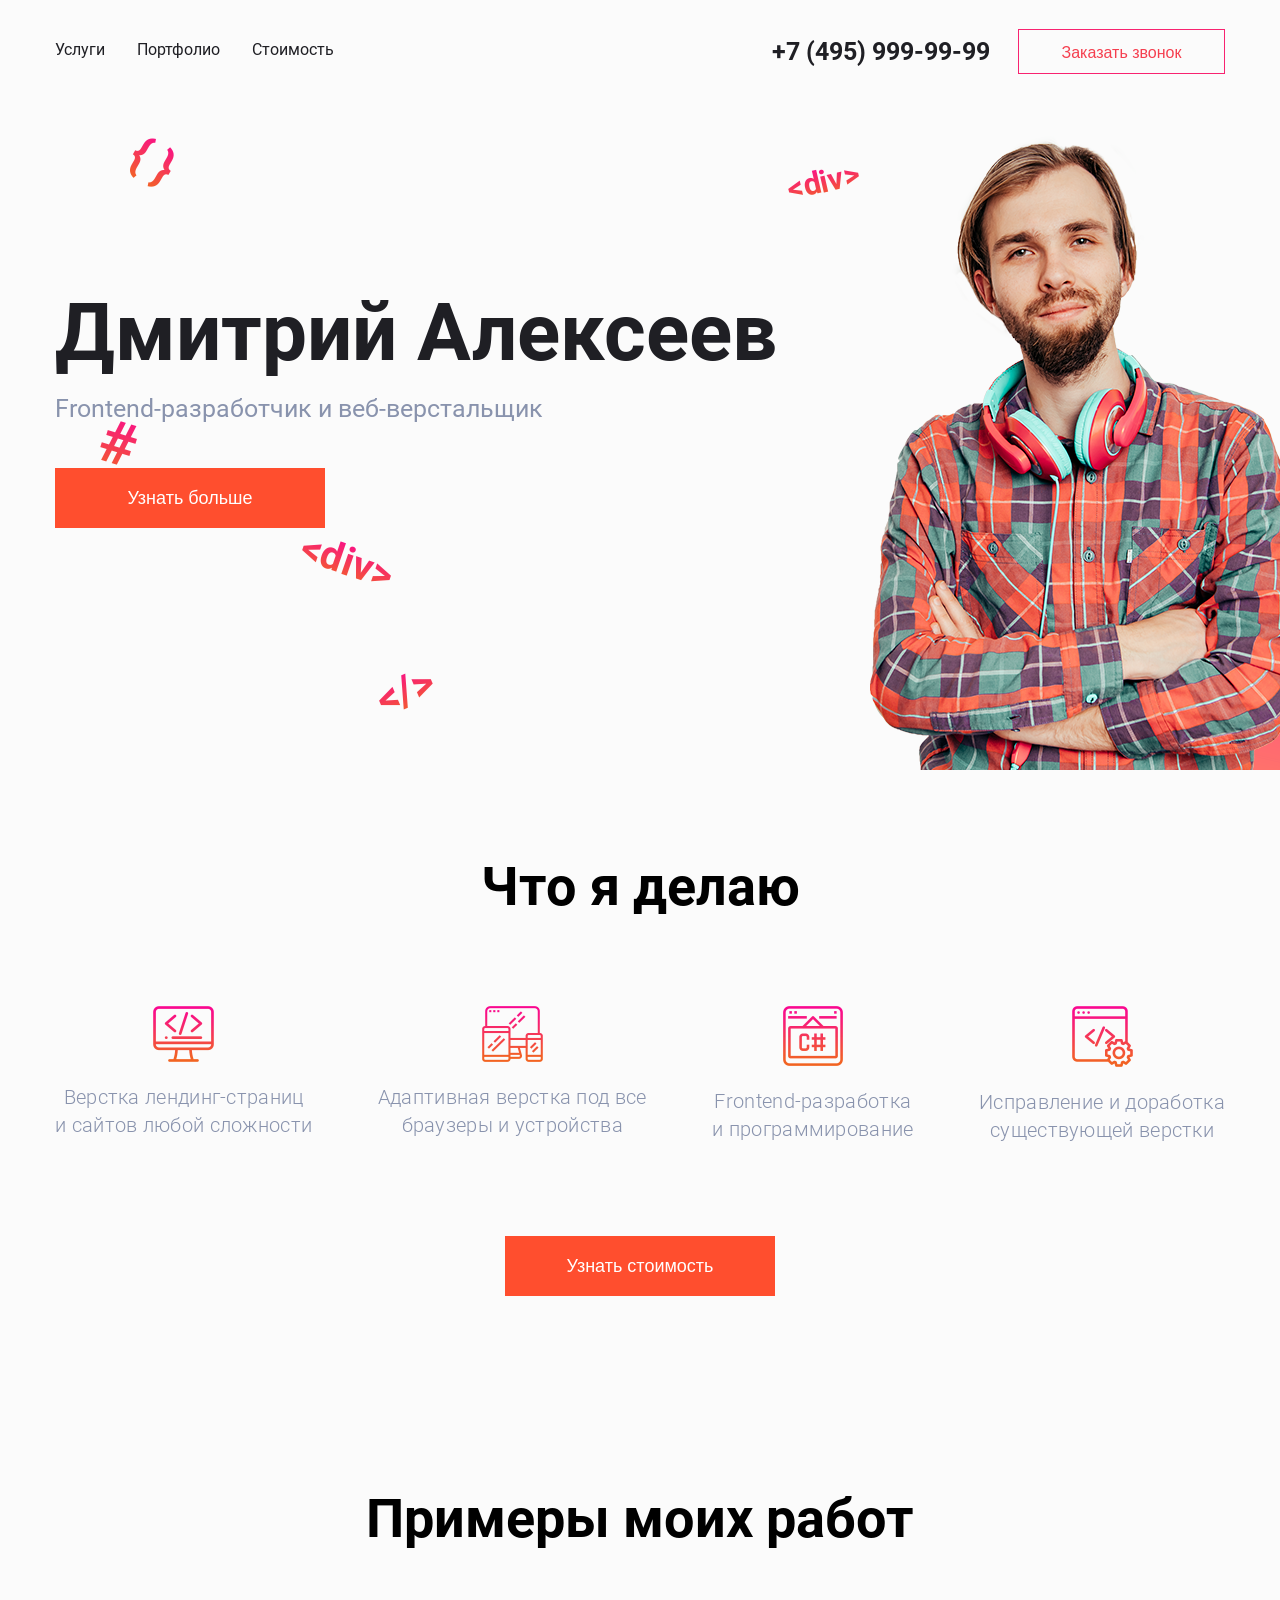
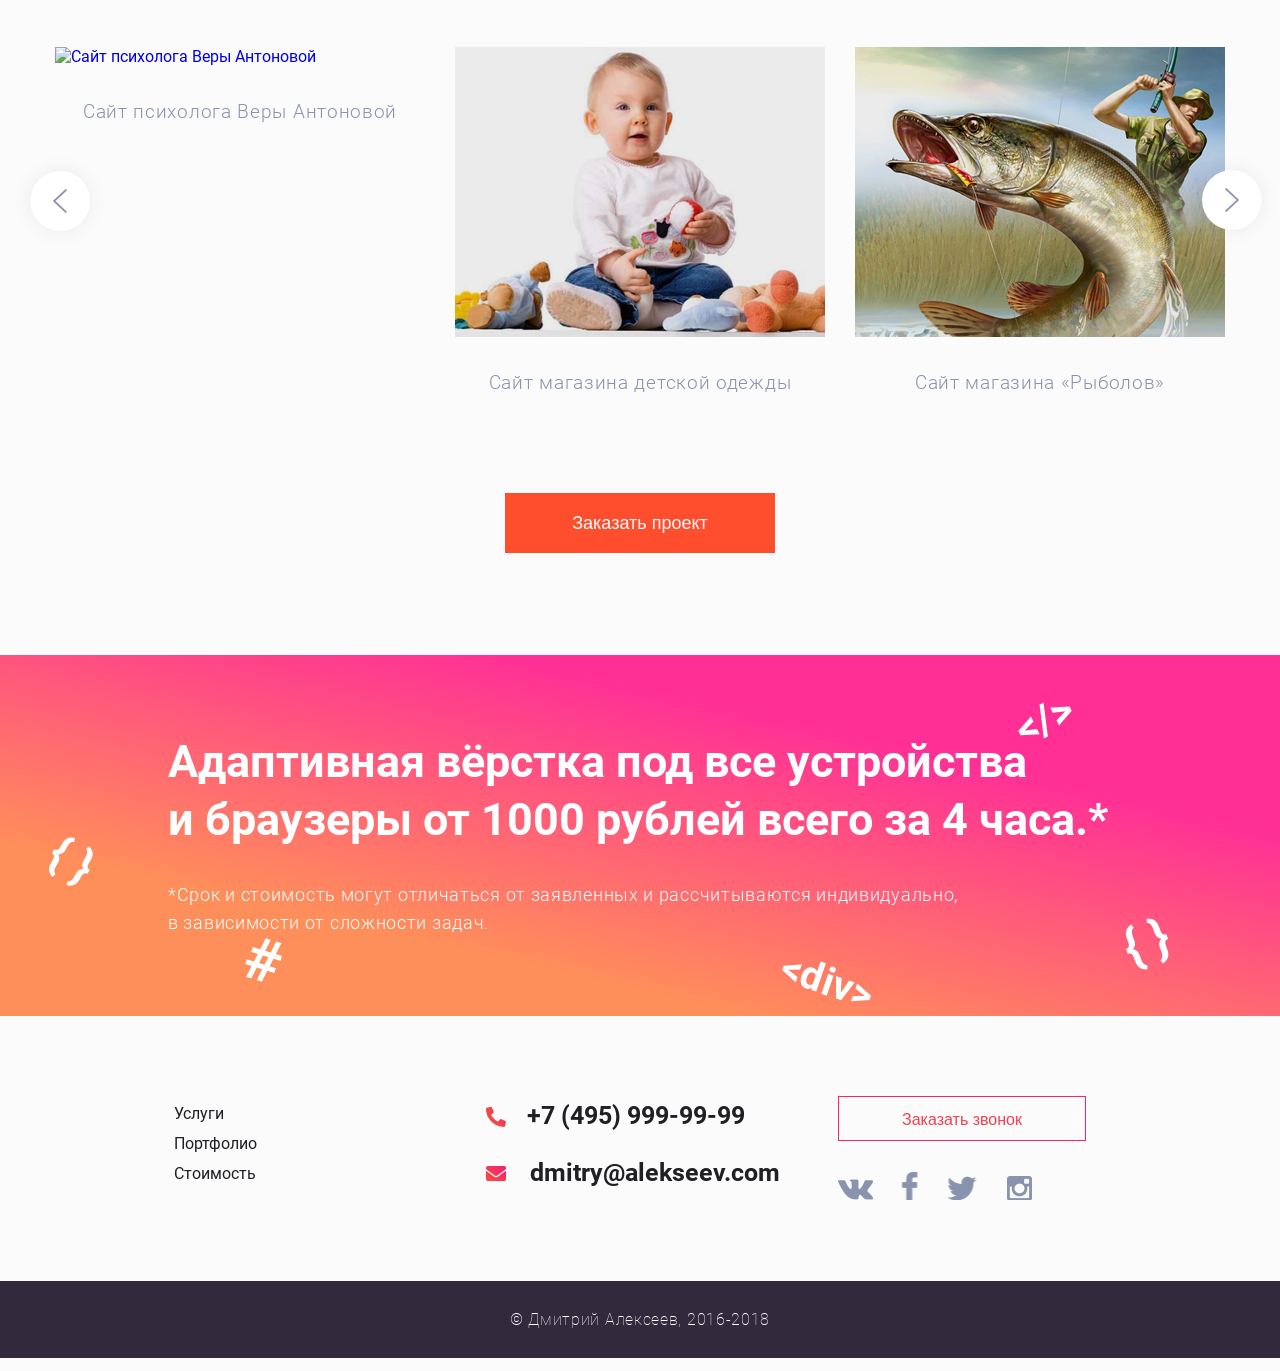
==== index.html @ b6c415a5 "feat: finishing upload files" ====
<!DOCTYPE html>
<html lang="ru">

<head>
    <title>Aвтор вашего нового сайта</title>

    <meta charset="utf-8">
    <meta name="viewport" content="width=device-width, initial-scale=1">
    <script src="jquery-3.4.1.min.js"></script>
    <link href="img/favicon.ico" rel="icon" type="image/x-icon" />




    <link rel="stylesheet" type="text/css" href="combobox/combobox-1.0.css">
    <link rel="stylesheet" type="text/css" href="combobox/listbox.css">
    <link rel="stylesheet" type="text/css" href="fonts/css/all.min.css">
    <link rel="stylesheet" type="text/css" href="styles.css">
    <link rel="stylesheet" type="text/css" href="swiper/swiper.min.css">
    <link rel="stylesheet" type="text/css" href="swiper/style.css">
    <link rel="stylesheet" type="text/css" href="css/justValidateTooltip.min.css">



</head>

<body>
    <div class="site-container">
        <button class="btn-reset up-btn"></button>
        <div class="popup-container">
            <div class="popup alert-popup">


            </div>

            <div class="popup about-popup">

                <form method="POST" enctype="text/plain" class="popup--form about-popup--form">
                    <button type="button" class="btn popup__btn about-popup__btn">
                        <i class="fas fa-gradient fa-times-circle"></i>
                    </button>
                    <div class="popup-content">
                        <p class="about-popup--text">Ну а куда больше? <br>Здесь указано достаточно информации, чтобы вы знали, что у меня можно заказать отличный сайт.</p>
                    </div>
                </form>
                <form method="POST" enctype="text/plain" class="popup--form submit-alert">
                    <div class="popup-content">
                        <p class="submit-alert--text"></p>

                    </div>
                </form>
            </div>
            <div class="popup order-popup">
                <form class="popup--form order-popup--form" id="order">
                    <input type="hidden" name="send_data[]">
                    <input type="hidden" name="form_subject" value="Письмецо в конверте">
                    <button type="button" class="btn popup__btn order-popup__btn">
                        <i class="fas fa-gradient fa-times-circle"></i>
                    </button>
                    <div class="popup-content">
                        <div class="just-validate-tooltip-container">
                            <input type="text" class="popup-field order-popup__name order__edit-item" data-validate-field="name" name="name" placeholder="Как к вам обращаться?">
                        </div>
                        <div class="just-validate-tooltip-container">
                            <input type="email" class="popup-field rder-popup__email order__edit-item" data-validate-field="email" name="email" placeholder="E-mail для связи">
                        </div>
                        <div class="policy__form">
                            <button type="submit" class="btn btn-fill btn-reset order-btn--cmd order__btn">Отправить заявку</button>
                            <div class="just-validate-tooltip-container">
                                <span class="policy-confirm">
                                    <input type="checkbox" class=" popup-field regular-checkbox" id="policy__checkbox" name="checkbox" data-validate-field="checkbox">
                                    <label for="policy__checkbox">
                                        Я ознакомился и согласился с
                                    </label>

                                    <a href="#" target="_blank" class="policy__link">Политикой конфиденциальности</a>

                                </span>
                            </div>
                        </div>

                    </div>
                </form>
                <form method="POST" enctype="text/plain" class="popup--form submit-alert">
                    <div class="popup-content">
                        <p class="submit-alert--text"></p>

                    </div>
                </form>
            </div>
            <div class="popup callback-popup">
                <form class="popup--form callback-popup--form" id="callback">
                    <input type="hidden" name="send_data[]">
                    <input type="hidden" name="form_subject" value="Письмецо в конверте">
                    <button type="button" class="btn popup__btn callback-popup__btn">
                        <i class="fas fa-gradient fa-times-circle"></i>
                    </button>
                    <div class="popup-content">
                        <div class="just-validate-tooltip-container">
                            <input type="text" class=" popup-field callback-popup__name callback__edit-item" data-validate-field="name" name="name" placeholder="Как к вам обращаться?">
                        </div>
                        <div class="just-validate-tooltip-container">
                            <input type="tel" pattern="\+7-[0-9]{3}-[0-9]{3}-[0-9]{2}-[0-9]{2}" data-validate-field="tel" class="popup-field callback-popup__phone callback__edit-item" name="tel" autocomplete="off" placeholder="На какой номер вам позвонить?">
                        </div>
                        <div class="just-validate-tooltip-container">
                            <textarea class="popup-field callback-popup__comment" id="comment" name="comment" placeholder="что бы вы хотели обсудить?" data-validate-field="comment"></textarea>
                        </div>
                        <small class="popup-field time-choose__text">В какое время вам удобно ждать звонка?</small>
                        <div class="combobox-list callback__edit-item">
                            <div class="just-validate-tooltip-container">
                                <input type="text" autocomplete="off" name="time" readonly id="cb1-input" class="popup-field cb_edit time-preference" role="combobox" aria-autocomplete="list" aria-expanded="false" aria-haspopup="true" aria-owns="cb1-listbox" data-validate-field="time">

                                <button type="button" id="cb1-button" class="list__btn btn-reset" tabindex="-1" aria-label="Open">&#9660;</button>
                                <ul id="cb1-listbox" class="time__listbox" role="listbox" aria-label="time-choose">
                                    <li id="lb1-m" role="option">10:00-14:00</li>
                                    <li id="lb1-a" role="option">14:00-18:00</li>
                                    <li id="lb1-n" role="option">18:00-22:00</li>
                                    <li id="lb1-etc" role="option">я указал удобное время в комментариях</li>
                                </ul>
                            </div>
                        </div>



                        <button type="submit" class="btn btn-fill btn-reset callback-btn--cmd callback__btn--send">Отправить заявку</button>
                    </div>


                </form>
                <form method="POST" enctype="text/plain" class="popup--form submit-alert">
                    <div class="popup-content">
                        <p class="submit-alert--text"></p>

                    </div>
                </form>

            </div>

        </div>

        <header class="header">
            <div class="header__container fixed-container">
                <nav class="header__nav nav">
                    <button class="btn-reset bars header__bars"></button>
                    <ul class="header__nav-list list-reset">

                        <li class="header__nav-item"><a class="header__nav-link nav__link" href="#skills">Услуги</a></li>
                        <li class="header__nav-item"><a class="header__nav-link nav__link" href="#portfolio">Портфолио</a></li>
                        <li class="header__nav-item"><a class="header__nav-link nav__link" href="#special">Стоимость</a></li>
                        <li class="header__nav-item nav__close-btn"><button class="btn popup__btn nav__close-btn">
                                <i class="fas fa-gradient fa-times-circle"></i>
                            </button></li>
                    </ul>

                </nav>

                <a class="header__contact-item phone" href="tel:+7(495)999-99-99">+7 (495) 999-99-99</a>
                <button class="btn btn--stroke header__btn callback__btn btn-reset"> Заказать звонок</button>
            </div>
        </header>
        <main class="main">
            <section class="about">
                <span class="fly-tag about__fly-tag about__fly-tag--braces fly-tag--centered">{&nbsp;}</span>
                <span class="fly-tag about__fly-tag about__fly-tag--div fly-tag--centered">&lt;div&gt;</span>
                <span class="fly-tag about__fly-tag about__fly-tag--hash fly-tag--centered">#</span>
                <span class="fly-tag about__fly-tag about__fly-tag--div2 fly-tag--centered">&lt;div&gt;</span>
                <span class="fly-tag about__fly-tag about__fly-tag--closed fly-tag--centered">&lt;/&gt;</span>
                <div class="fixed-container about__container">
                    <div class="about-info">
                        <h1 class="about-info__title">Дмитрий Алексеев
                            <span class="about-info__title--sub">Frontend-разработчик и веб-верстальщик</span>
                        </h1>
                        <button class="btn btn-fill about-info__btn btn-reset">Узнать больше</button>
                    </div>

                    <img class="about__image" src="img/dude.png" alt="Дмитрий Алексеев, Frontend-разработчик и веб-верстальщик">

                </div>


                <picture>
                    <source media="(max-width:576px)" srcset="img/geo_320.png">

                    <source media="(max-width:1440px)" srcset="img/geo_1024.png">


                    <img src="img/geo_head.svg" alt="ellipse" class="about__svg" aria-hidden="true">
                </picture>
            </section>



            <section class="skills" id="skills">
                <div class="skills__container fixed-container">
                    <h2 class="sub-title skills__sub-title">Что я делаю</h2>
                    <ul class="skills__items list-reset">
                        <li class="skills__item">
                            <a href="#" class="skills-link skills-link--landing">
                                <picture>
                                    <source srcset="img/shrink/landing.png" media="(max-width: 576px)">
                                    <img src="img/landing.png" alt="Верстка лендинг-страниц и сайтов любой сложности">
                                </picture>
                                <p class="description skills__description">Верстка лендинг-страниц<br> и сайтов любой сложности</p>
                            </a>
                        </li>
                        <li class="skills__item">
                            <a href="#" class="skills-link skills-link--adapt">
                                <picture>
                                    <source srcset="img/shrink/adapt.png" media="(max-width: 576px)">
                                    <img src="img/adapt.png" alt="Адаптивная верстка под все браузеры и устройства">
                                </picture>
                                <p class="description skills__description">Адаптивная верстка под&nbsp;все <br>браузеры и устройства</p>
                            </a>
                        </li>
                        <li class="skills__item">
                            <a href="#" class="skills-link skills-link--frontend">
                                <picture>
                                    <source srcset="img/shrink/frontend.png" media="(max-width: 576px)">
                                    <img src="img/frontend.png" alt="Frontend-разработка и программирование">
                                </picture>
                                <p class="description skills__description">Frontend-разработка <br>и&nbsp;программирование</p>
                            </a>
                        </li>
                        <li class="skills__item">
                            <a href="#" class="skills-link skills-link--support">
                                <picture>
                                    <source srcset="img/shrink/support.png" media="(max-width: 576px)">
                                    <img src="img/support.png" alt="Исправление и доработка существующей верстки">
                                </picture>
                                <p class="description skills__description">Исправление и доработка<br> существующей верстки</p>
                            </a>
                        </li>
                    </ul>
                    <button class="btn btn-fill skills__btn order-form__btn btn-reset">Узнать стоимость</button>
                </div>
            </section>


            <section class="portfolio" id="portfolio">
                <div class="portfolio__container fixed-container">
                    <h2 class="sub-title portfolio__sub-title">Примеры моих работ</h2>
                    <div class="slider">
                        <button class="prev-btn btn-reset swiper__btn"></button>
                        <button class="next-btn btn-reset swiper__btn"></button>
                        <div class="swiper-container">

                            <div class="swiper-wrapper">
                                <div class="swiper-slide">
                                    <a href="#" class="swiper-ext">
                                    <div class="swiper-slide__items">
                                        <img class="slider__img" src="img/Antonova.png" alt="Сайт психолога Веры Антоновой">
                                        <p class="description swiper-slide__items__description">Сайт психолога Веры Антоновой</p>
                                    </div>
                                </a>
                                </div>
                                <div class="swiper-slide">
                                    <a href="#" class="swiper-ext">
                                    <div class="swiper-slide__items">
                                        <img class="slider__img" src="img/kinder.png" alt="Сайт магазина детской одежды">
                                        <p class="description swiper-slide__items__description">Сайт магазина детской одежды</p>
                                    </div>
                                </a>
                                </div>
                                <div class="swiper-slide">
                                    <a href="#" class="swiper-ext">
                                    <div class="swiper-slide__items">
                                        <img class="slider__img" src="img/fish.png" alt="Сайт магазина «Рыболов» ">
                                        <p class="description swiper-slide__items__description">Сайт магазина «Рыболов»</p>
                                    </div>
                                    </a>
                                </div>

                            </div>

                            <div class="swiper-pagination swiper-pagination-clickable swiper-pagination-bullets"></div>
                        </div>
                    </div>



                    <button class="btn btn-fill portfolio__btn order-form__btn btn-reset">Заказать проект</button>
                </div>
            </section>
            <section class="special" id="special">
                <span class="fly-tag special__fly-tag special__fly-tag--braces">{&nbsp;}</span>
                <span class="fly-tag special__fly-tag special__fly-tag--div">&lt;div&gt;</span>
                <span class="fly-tag special__fly-tag special__fly-tag--hash">#</span>
                <span class="fly-tag special__fly-tag special__fly-tag--braces2">{&nbsp;}</span>
                <span class="fly-tag special__fly-tag special__fly-tag--closed">&lt;/&gt;</span>
                <div class="special__content">
                    <h2 class="sub-title special__sub-title">Адаптивная вёрстка под все устройства и&nbsp;браузеры от 1000 рублей всего за 4 часа.*</h2>
                    <p class="description special__description">Срок и стоимость могут отличаться от заявленных и рассчитываются индивидуально,<br>в&nbsp;зависимости от сложности задач.</p>
                </div>
            </section>

        </main>
        <footer class="footer">
            <div class="footer__container fixed-container">
                <nav class="footer__nav nav">
                    <ul class="footer__nav-list list-reset">
                        <li class="footer__nav-item"><a class="nav__link" href="#skills">Услуги</a></li>
                        <li class="footer__nav-item"><a class="nav__link" href="#portfolio">Портфолио</a></li>
                        <li class="footer__nav-item"><a class="nav__link" href="#special">Стоимость</a></li>
                    </ul>
                </nav>
                <div class="footer__contacts">
                    <div class="contact__items">
                        <a class="footer__contact-item phone" href="tel:+7(495)999-99-99"><i class="fa fa-gradient fa-phone-alt" aria-hidden="true">&nbsp;&nbsp;&nbsp;</i>+7 (495) 999-99-99</a>
                        <a class="footer__contact-item mail" href="mailto:info@agency.ru"><i class="fa fa-gradient fa-envelope" aria-hidden="true"></i>&nbsp;&nbsp;&nbsp;dmitry@alekseev.com</a>
                    </div>

                    <button class="btn btn--stroke footer__btn callback__btn btn-reset">Заказать звонок</button>

                    <ul class="soc-net__list list-reset">
                        <li class="soc-net__list-item"><a class="soc-net__link--vk soc-net__link" href="https://www.vk.com/zuykee/" target="_blank"></a></li>
                        <li class="soc-net__list-item"><a class="soc-net__link--fb soc-net__link" href="https://www.facebook.com/orowell.suit" target="_blank"></a></li>
                        <li class="soc-net__list-item"><a class="soc-net__link--twitter soc-net__link" href="https://twitter.com/3301actual" target="_blank"></a></li>
                        <li class="soc-net__list-item"><a class="soc-net__link--instagram soc-net__link" href="https://www.instagram.com/neural_tp/" target="_blank"></a></li>
                    </ul>
                </div>

            </div>

            <small class="copyright">© Дмитрий Алексеев, 2016-2018 </small>
        </footer>
        <script src="jquery.maskedinput.min.js"></script>
        <script src="swiper/swiper.min.js"></script>
        <script src="swiper/script.js"></script>
        <script src="combobox/combobox-1.0-list.js"></script>
        <script src="combobox/listbox.js"></script>
        <script src="combobox/listboxOption.js"></script>

        <script src="just-validate.min.js"></script>
        <script src="validate.js"></script>


    </div>
</body>

</html>
---- combobox/combobox-1.0.css ----
.annotate {
  font-style: italic;
  color: #366ed4;
}

.combobox-list {
  position: relative;
  background-color: white;
  width: 300px;
  margin-left: 50px;
  margin-right: 0;
  border-radius: 30px;
  margin-bottom: 10px;
}

.combobox-inline label,
.combobox-list label {
  margin: 0;
  padding: 0;
  display: block;
}

.combobox-list .group input,
.combobox-list .group button {
  display: inline;
  background-color: #eee;
}

.combobox-list .group input.focus {
  background-color: #d6e8f5;
  outline-color: #348ccb;
}

.combobox-list .group button {
  margin: 0;
  padding: 0 0.125em 0 0.125em;
  position: relative;
  top: 1px;
  left: -2px;
  font-size: 85%;
  background-color: #eee;
}
---- combobox/listbox.css ----
ul[role="listbox"] {
  margin: 0;
  padding: 0;
  position: absolute;
  top: -9px;
  left: -13px;
  list-style: none;
  background-color: white;
  display: none;
  height: 50px;
  width: 14.9em;
  color: #ff4e2e;
  overflow: visible;
}

ul[role="listbox"] li[role="option"] {
  margin: 0;
  padding-top: 8px;
  padding-left: 8px;
}

[role="listbox"].focus {
  border-color: #348ccb;
}

[role="listbox"] [role="option"] {
  display: block;
  margin: 0.25em;
  padding: 0;
  background-color: white;
  font-size: 16px;
}

/* focus and hover styling */

button:focus,
button:hover,
input:focus,
input:hover {
  /* outline: 2px solid black; */
}

input:focus,
input:hover {
}

[role="listbox"] [role="option"][aria-selected="true"] {
  background-color: #ccc;
}

[role="listbox"].focus [role="option"][aria-selected="true"] {
  background-color: #aed2ea;
  border-color: #348ccb;
}

[role="listbox"] li[role="option"]:hover {
  background-color: #c2ddef;
}

@media (max-width:992px) {
  ul[role="listbox"] {
    width: 14.9em;
    top: -119px;
}
}
---- styles.css ----
/* roboto-100 - latin_cyrillic */
	@font-face {
	    font-family: 'Roboto';
	    font-style: normal;
	    font-weight: 100;
	    src: url('fonts/roboto-v20-latin_cyrillic-100.eot');
	    /* IE9 Compat Modes */
	    src: local('Roboto Thin'), local('Roboto-Thin'),
	        url('fonts/roboto-v20-latin_cyrillic-100.eot?#iefix') format('embedded-opentype'),
	        /* IE6-IE8 */
	        url('fonts/roboto-v20-latin_cyrillic-100.woff2') format('woff2'),
	        /* Super Modern Browsers */
	        url('fonts/roboto-v20-latin_cyrillic-100.woff') format('woff'),
	        /* Modern Browsers */
	        url('fonts/roboto-v20-latin_cyrillic-100.ttf') format('truetype'),
	        /* Safari, Android, iOS */
	        url('fonts/roboto-v20-latin_cyrillic-100.svg#Roboto') format('svg');
	    /* Legacy iOS */
	}

	/* roboto-300 - latin_cyrillic */
	@font-face {
	    font-family: 'Roboto';
	    font-style: normal;
	    font-weight: 300;
	    src: url('fonts/roboto-v20-latin_cyrillic-300.eot');
	    /* IE9 Compat Modes */
	    src: local('Roboto Light'), local('Roboto-Light'),
	        url('fonts/roboto-v20-latin_cyrillic-300.eot?#iefix') format('embedded-opentype'),
	        /* IE6-IE8 */
	        url('fonts/roboto-v20-latin_cyrillic-300.woff2') format('woff2'),
	        /* Super Modern Browsers */
	        url('fonts/roboto-v20-latin_cyrillic-300.woff') format('woff'),
	        /* Modern Browsers */
	        url('fonts/roboto-v20-latin_cyrillic-300.ttf') format('truetype'),
	        /* Safari, Android, iOS */
	        url('fonts/roboto-v20-latin_cyrillic-300.svg#Roboto') format('svg');
	    /* Legacy iOS */
	}

	/* roboto-100italic - latin_cyrillic */
	@font-face {
	    font-family: 'Roboto';
	    font-style: italic;
	    font-weight: 100;
	    src: url('fonts/roboto-v20-latin_cyrillic-100italic.eot');
	    /* IE9 Compat Modes */
	    src: local('Roboto Thin Italic'), local('Roboto-ThinItalic'),
	        url('fonts/roboto-v20-latin_cyrillic-100italic.eot?#iefix') format('embedded-opentype'),
	        /* IE6-IE8 */
	        url('fonts/roboto-v20-latin_cyrillic-100italic.woff2') format('woff2'),
	        /* Super Modern Browsers */
	        url('fonts/roboto-v20-latin_cyrillic-100italic.woff') format('woff'),
	        /* Modern Browsers */
	        url('fonts/roboto-v20-latin_cyrillic-100italic.ttf') format('truetype'),
	        /* Safari, Android, iOS */
	        url('fonts/roboto-v20-latin_cyrillic-100italic.svg#Roboto') format('svg');
	    /* Legacy iOS */
	}

	/* roboto-300italic - latin_cyrillic */
	@font-face {
	    font-family: 'Roboto';
	    font-style: italic;
	    font-weight: 300;
	    src: url('fonts/roboto-v20-latin_cyrillic-300italic.eot');
	    /* IE9 Compat Modes */
	    src: local('Roboto Light Italic'), local('Roboto-LightItalic'),
	        url('fonts/roboto-v20-latin_cyrillic-300italic.eot?#iefix') format('embedded-opentype'),
	        /* IE6-IE8 */
	        url('fonts/roboto-v20-latin_cyrillic-300italic.woff2') format('woff2'),
	        /* Super Modern Browsers */
	        url('fonts/roboto-v20-latin_cyrillic-300italic.woff') format('woff'),
	        /* Modern Browsers */
	        url('fonts/roboto-v20-latin_cyrillic-300italic.ttf') format('truetype'),
	        /* Safari, Android, iOS */
	        url('fonts/roboto-v20-latin_cyrillic-300italic.svg#Roboto') format('svg');
	    /* Legacy iOS */
	}

	/* roboto-italic - latin_cyrillic */
	@font-face {
	    font-family: 'Roboto';
	    font-style: italic;
	    font-weight: 400;
	    src: url('fonts/roboto-v20-latin_cyrillic-italic.eot');
	    /* IE9 Compat Modes */
	    src: local('Roboto Italic'), local('Roboto-Italic'),
	        url('fonts/roboto-v20-latin_cyrillic-italic.eot?#iefix') format('embedded-opentype'),
	        /* IE6-IE8 */
	        url('fonts/roboto-v20-latin_cyrillic-italic.woff2') format('woff2'),
	        /* Super Modern Browsers */
	        url('fonts/roboto-v20-latin_cyrillic-italic.woff') format('woff'),
	        /* Modern Browsers */
	        url('fonts/roboto-v20-latin_cyrillic-italic.ttf') format('truetype'),
	        /* Safari, Android, iOS */
	        url('fonts/roboto-v20-latin_cyrillic-italic.svg#Roboto') format('svg');
	    /* Legacy iOS */
	}

	/* roboto-regular - latin_cyrillic */
	@font-face {
	    font-family: 'Roboto';
	    font-style: normal;
	    font-weight: 400;
	    src: url('fonts/roboto-v20-latin_cyrillic-regular.eot');
	    /* IE9 Compat Modes */
	    src: local('Roboto'), local('Roboto-Regular'),
	        url('fonts/roboto-v20-latin_cyrillic-regular.eot?#iefix') format('embedded-opentype'),
	        /* IE6-IE8 */
	        url('fonts/roboto-v20-latin_cyrillic-regular.woff2') format('woff2'),
	        /* Super Modern Browsers */
	        url('fonts/roboto-v20-latin_cyrillic-regular.woff') format('woff'),
	        /* Modern Browsers */
	        url('fonts/roboto-v20-latin_cyrillic-regular.ttf') format('truetype'),
	        /* Safari, Android, iOS */
	        url('fonts/roboto-v20-latin_cyrillic-regular.svg#Roboto') format('svg');
	    /* Legacy iOS */
	}

	/* roboto-500 - latin_cyrillic */
	@font-face {
	    font-family: 'Roboto';
	    font-style: normal;
	    font-weight: 500;
	    src: url('fonts/roboto-v20-latin_cyrillic-500.eot');
	    /* IE9 Compat Modes */
	    src: local('Roboto Medium'), local('Roboto-Medium'),
	        url('fonts/roboto-v20-latin_cyrillic-500.eot?#iefix') format('embedded-opentype'),
	        /* IE6-IE8 */
	        url('fonts/roboto-v20-latin_cyrillic-500.woff2') format('woff2'),
	        /* Super Modern Browsers */
	        url('fonts/roboto-v20-latin_cyrillic-500.woff') format('woff'),
	        /* Modern Browsers */
	        url('fonts/roboto-v20-latin_cyrillic-500.ttf') format('truetype'),
	        /* Safari, Android, iOS */
	        url('fonts/roboto-v20-latin_cyrillic-500.svg#Roboto') format('svg');
	    /* Legacy iOS */
	}

	/* roboto-500italic - latin_cyrillic */
	@font-face {
	    font-family: 'Roboto';
	    font-style: italic;
	    font-weight: 500;
	    src: url('fonts/roboto-v20-latin_cyrillic-500italic.eot');
	    /* IE9 Compat Modes */
	    src: local('Roboto Medium Italic'), local('Roboto-MediumItalic'),
	        url('fonts/roboto-v20-latin_cyrillic-500italic.eot?#iefix') format('embedded-opentype'),
	        /* IE6-IE8 */
	        url('fonts/roboto-v20-latin_cyrillic-500italic.woff2') format('woff2'),
	        /* Super Modern Browsers */
	        url('fonts/roboto-v20-latin_cyrillic-500italic.woff') format('woff'),
	        /* Modern Browsers */
	        url('fonts/roboto-v20-latin_cyrillic-500italic.ttf') format('truetype'),
	        /* Safari, Android, iOS */
	        url('fonts/roboto-v20-latin_cyrillic-500italic.svg#Roboto') format('svg');
	    /* Legacy iOS */
	}

	/* roboto-700italic - latin_cyrillic */
	@font-face {
	    font-family: 'Roboto';
	    font-style: italic;
	    font-weight: 700;
	    src: url('fonts/roboto-v20-latin_cyrillic-700italic.eot');
	    /* IE9 Compat Modes */
	    src: local('Roboto Bold Italic'), local('Roboto-BoldItalic'),
	        url('fonts/roboto-v20-latin_cyrillic-700italic.eot?#iefix') format('embedded-opentype'),
	        /* IE6-IE8 */
	        url('fonts/roboto-v20-latin_cyrillic-700italic.woff2') format('woff2'),
	        /* Super Modern Browsers */
	        url('fonts/roboto-v20-latin_cyrillic-700italic.woff') format('woff'),
	        /* Modern Browsers */
	        url('fonts/roboto-v20-latin_cyrillic-700italic.ttf') format('truetype'),
	        /* Safari, Android, iOS */
	        url('fonts/roboto-v20-latin_cyrillic-700italic.svg#Roboto') format('svg');
	    /* Legacy iOS */
	}

	/* roboto-700 - latin_cyrillic */
	@font-face {
	    font-family: 'Roboto';
	    font-style: normal;
	    font-weight: 700;
	    src: url('fonts/roboto-v20-latin_cyrillic-700.eot');
	    /* IE9 Compat Modes */
	    src: local('Roboto Bold'), local('Roboto-Bold'),
	        url('fonts/roboto-v20-latin_cyrillic-700.eot?#iefix') format('embedded-opentype'),
	        /* IE6-IE8 */
	        url('fonts/roboto-v20-latin_cyrillic-700.woff2') format('woff2'),
	        /* Super Modern Browsers */
	        url('fonts/roboto-v20-latin_cyrillic-700.woff') format('woff'),
	        /* Modern Browsers */
	        url('fonts/roboto-v20-latin_cyrillic-700.ttf') format('truetype'),
	        /* Safari, Android, iOS */
	        url('fonts/roboto-v20-latin_cyrillic-700.svg#Roboto') format('svg');
	    /* Legacy iOS */
	}

	* {
	    margin: 0;
	    Padding: 0;
	    -webkit-box-sizing: border-box;
	    -moz-box-sizing: border-box;
	    box-sizing: border-box;
	    outline: none;
	}

	body {
	    min-width: 320px;
	    font-family: roboto;
	    background-color: #fbfbfb;
	    min-height: 1vh;

	}

	a {
		text-decoration: none;
		
	}

	img {
	    max-width: 100%;
	}

	

	.site-container {
	    overflow: hidden;
	}

	.popup-container {
	    position: fixed;
	    display: none;
	    width: 100%;
	    height: 100vh;
	    background: rgba(0, 0, 0, .7);
	    z-index: 90;
	}

	.popup {
	    display: flex; 
	  
	    z-index: 100;
	   justify-content: center;
	   align-items: center;
	   visibility:hidden;
	}

	.popup--form {
	    position: absolute;
	    width: 450px;
	    height: 450px;
	    top: 50%;
	    left: 50%;
	    transform: translate(-50%, -50%);
	    border: 10px white solid;
	    border-radius: 31px;
	    background-image: linear-gradient(13.0deg, #ff8f5a 26%, #ff2f96 73%);
	    display: flex;
	    justify-content: center;
	    align-items: center;
	    flex-wrap: wrap;
	    flex-direction: column;
	    animation: exodus 2s;
	    z-index: 102;
	}

	.submit-alert {
	    z-index: 101;
	    animation: none;
	    opacity: 0;
	}

	.popup-content {
	    width: 92%;

	}

	@keyframes exodus {
	    0% {
	        opacity: 0%;
	        transform: skew(-51deg, -51deg) translate(-50%, -50%);
	    }

	    100% {
	        opacity: 100%;
	        transform: skew(0, 0) translate(-50%, -50%);
	    }


	}

	.popup-fadeout {
	    animation: sacrifice 2s;

	}

	@keyframes sacrifice {
	    0% {
	        opacity: 100%;
	        transform: skewX(0) translate(-50%, -50%);
	    }

	    100% {
	        opacity: 0%;
	        transform: skew(51deg, 51deg) translate(-50%, -50%);
	        display: none;
	    }

	}

	.about-popup--text,
	.submit-alert--text {
	    color: white;
	    font-size: 20px;
	    font-weight: 700;
	    line-height: 60px;
	    margin-left: 20px;
	}

	.nav-list--popup {
	    z-index: 91;
	    
	    width: 250px;
	    height: 250px;
	    flex-direction: column;
	    justify-content: space-evenly;
	    padding-top: 30px;
	    margin: 0;
	    align-content: center;
	    text-align: center;
	}

	.nav__close-btn {
	    display: none;
	}


	.btn {
	    width: 207px;
	    height: 45px;
	    line-height: 45px;
	    text-align: center;
	    color: #f53f4f;
	    font-size: 16px;
	    font-weight: 400;
	    
	    transition: color 0.5s, background-color 0.5s;


	}

	.btn:hover {
	    background-color: #fc557c;
	    color: white;
	    content: "";


	}

	.popup__btn {
	    position: absolute;
	    width: 40px;
	    height: 40px;
	    line-height: 29px;
	    text-align: center;
	    color: #f53f4f;
	    font-size: 32px;
	    font-weight: 400;
	    transition: background-color 0.5s;
	    transition: color 0.5s;
	    border: 4px white solid;
	    border-radius: 40px;
	    right: -24px;
	    top: -20px;
	    background-color: white;
	}


	.btn-reset {
	    border: none;
	    background: transparent;
	    cursor: pointer;
	}

	.btn-fill {
	    background-color: #ff4e2e;
	    color: white;
	    width: 270px;
	    height: 60px;
	    line-height: 60px;
	    font-size: 18px;
	}





	.btn--stroke {
	    border: 1px solid #f82370;
	}

	.list__btn {
	    background-color: white;
	    padding: 0px 0 0 10px;
	    border-top-right-radius: 30px;
	    border-bottom-right-radius: 30px;
	    margin: 0;
	}

	.order__edit-item {
	    background-color: white;
	    border-radius: 30px;
	    border: none;
	    padding: 10px 30px;
	    font-size: 22px;
	    margin: 20px 35px;
	    color: #ff4e2e;
	}

	.order__edit-item::placeholder,
	.callback-popup__comment::placeholder {
	    color: #f82370;
	}




	.policy__form {
	    margin-left: 50px;
	    margin-top: 20px;
	}

	.policy-confirm {
	    display: inline-block;
	    font-size: 14px;
	    color: white;
	    padding-top: 20px;
	    position: relative;
	    margin-left: 35px;
	}

	.regular-checkbox {
	    position: absolute;
	    z-index: -1;
	    opacity: 0;
	}

	.regular-checkbox+label {
	    display: inline-flex;
	    align-items: center;
	    user-select: none;
	}

	.regular-checkbox+label::before {
	    content: '';
	    display: inline-block;
	    width: 1em;
	    height: 1em;
	    flex-shrink: 0;
	    flex-grow: 0;
	    border: 1px solid #ff4e2e;
	    border-radius: 0.25em;
	    margin-right: 0.5em;
	    background-repeat: no-repeat;
	    background-position: center center;
	    background-size: 50% 50%;
	}

	.regular-checkbox:checked+label::after {
	    content: '\2713';
	    position: absolute;
	    font-size: 29px;
	    left: 0px;
	    top: 0px;
	    transition: all .2s;
	}

	.policy__link {
	    text-decoration: none;
	    color: #f82370;
	}



	.callback__edit-item {
	    background-color: white;
	    border-radius: 30px;
	    border: none;
	    padding: 10px 30px;
	    font-size: 16px;
	    margin: 10px 50px;
	    color: #ff4e2e;
	    width: 300px;
	}

	.callback__edit-item::placeholder {
	    color: #f82370;
	}

	.time-choose__text {
	    color: white;
	    display: inline-block;
	    margin-left: 65px;
	    margin-top: 10px;
	}

	.callback-popup__comment {
	    margin-left: 50px;
	    resize: none;
	    width: 300px;
	    height: 125px;
	    padding: 10px 20px;
	    color: #ff4e2e;
	}

	.time-preference {
	    border: none;
	    width: 210px;
	    color: #ff4e2e;
	    font-size: 16px;
	}

	.callback__btn--send {
	    margin-left: 67px;
	    width: 270px;
	    height: 60px;
	}

	.order-btn--cmd {
	    margin-left: 13px;
	}


	.fixed-container {

	    max-width: 1210px;
	    margin: 0 auto;
	    padding: 0px 20px;
	}

	.header {
	    padding: 29px 0;
	}

	.header__container {
	    display: flex;
	    justify-content: space-between;
	    align-items: center;
	}

	.list-reset {
	    list-style-type: none;
	}

	.header__nav-item {
	    display: inline-block;
	    height: 23px;
	    margin-right: 28px;
	}

	.nav__link {
	    font-size: 16px;
	    color: #1f1f24;

	    font-weight: 400;
	    width: 100%;
	    height: 100%;
		
	    transition: color 0.5s, transform 0.5s;
	}

	

	.nav-link--popup {
	    color: white;
	    font-weight: 900;
	    margin: 0;
	    
	}

	.nav__link:hover {
	    color: #fc557c;
	
	}

	.nav__link:hover:after {
		display:block;
		content:'';
		border-bottom: 2px solid;
		animation:naviborder 0.5s;
		
	}
	@keyframes naviborder {
		0% {
			transform:scaleX(0);
		}

		100%{
			transform:scaleX(1);
		}
	}

	

	.nav__close-btn {
	    display: none;
	}



	.bars {
	    display: none;
	    background-image: url('img/big_bars.png');
	    background-repeat: no-repeat;
	    background-position: center;
	    background-size: cover;
	    width: 45px;
	    height: 32px;

	}

	.phone {
	    font-size: 25px;
	    color: #1f1f24;
	    font-weight: 700;
	    margin-left: auto;
		transition: color 0.5s;
	}

	.header__btn {
	    margin-left: 28px;
	}

	.about {
	    position: relative;
	    padding-top: 30px;
	    overflow: hidden;
	}

	.fly-tag {
	    position: absolute;
	    color: transparent;
	    font-weight: 700;
	    display: inline-block;
	    pointer-events: none;
	    -webkit-background-clip: text;
	}

	.about__fly-tag {
	    background-image: linear-gradient(to top, #f26522 0%, #fa0891 99%, #fa0891 100%);
	    transition: left 3s, top 3s, bottom 3s;
	    
	}

	.about__fly-tag--braces {
	    font-size: 47px;
	    transform: rotate(30deg);
	    left: 131px;
	    top: 30px;
	}

	.about__fly-tag--div {
	    font-size: 31px;
	    transform: rotate(-13deg);
	    left: 787px;
	    top: 60px;
	}

	.about__fly-tag--hash {
	    font-size: 60px;
	    transform: rotate(17deg);
	    left: 245px;
	    top: 255px;
	}

	.about__fly-tag--div2 {
	    font-size: 40px;
	    transform: rotate(19deg);
	    left: 948px;
	    top: auto;
	    bottom: 185px;
	}

	.about__fly-tag--closed {
	    font-size: 42px;
	    transform: rotate(-23deg);
	    left: 376px;
	    top: auto;
	    bottom: 55px;
	}

	.fly-tag--centered {
	    left: 950px;
	    top: 662px;
	}


	.about__container {
	    display: flex;
	    justify-content: space-between;
	}

	.about-info {
	    padding-top: 153px;
	    position: relative;
	    z-index: 1;

	}


	.about-info__title {
	    color: #1f1f24;
	    font-size: 80px;
	    ;
	    margin-bottom: 45px;
	    font-weight: 900;
	    white-space: nowrap;

	}

	.about-info__title--sub {
	    color: #8993ad;
	    font-family: Roboto;
	    font-size: 25px;
	    font-weight: 400;
	    display: block;
	    margin-top: 14px;
	}

	.about__image {
	    margin-right: -80px;
	    position: relative;
	    z-index: 1;
	}

	.about__svg {
	    position: absolute;
	    right: -9px;
	    bottom: 0;
	    z-index: 0;
	}



	.sub-title {
	    font-size: 54px;
	    text-align: center;
	}

	.description {

	    font-size: 24px;
	    margin-top: 17px;
	    margin-bottom: 47px;
	    font-weight: 300;
	    letter-spacing: 0.7px;
	}

	.main {
	    padding-bottom: 75px;
	}




	.skills__container {
	    display: flex;
	    flex-wrap: wrap;
	    flex-direction: column;
	    justify-content: center;
	    align-items: center;
	    padding-bottom: 101px;
	    padding-top: 85px;
	}

	.skills__items {
	    display: flex;
	    flex-wrap: wrap;
	    justify-content: space-between;
	    margin-top: 88px;
	    margin-bottom: 45px;
	    width: 100%;
	}


	.skills__item {

	    border: none;

	    background: inherit;

	    background-repeat: no-repeat;

	    background-position: center center;

	    outline: none;


	}

	.skills-link {
	    text-align: center;
	}



	.skills__description {
	    color: #8993ad;
	    font-size: 20px;
	    letter-spacing: 0.3px;
	    line-height: 28px;
	}

	.skills__btn {
	    width: 270px;
	    height: 60px;
	}

	.portfolio__container {
	    display: flex;
	    flex-direction: column;
	    align-items: center;
	    margin-bottom: 102px;
	    margin-top: 90px;

	}

	.slider__img {
	    width: 100%;
	    height: 100%
	}

	.swiper-slide__items__description {
	    font-size: 19px;
	    text-align: center;
	    margin-top: 34px;
	    color: #8993ad;
	}



	.portfolio__btn {
	    width: 270px;
	    height: 60px;
	    margin-top: 95px;

	}

	.special {
	    width: 100%;
	    background-color: #ebebeb;
	    background-image: linear-gradient(13.0deg, #ff8f5a 26%, #ff2f96 73%);
	    padding: 47px 10px 42px 10px;
	    Position: relative;
	    display: flex;
	    flex-direction: column;
	    justify-content: center;
	    align-items: center;
	    color: white;
	}

	.special__fly-tag {
	    background-color: white;
	}

	.special__fly-tag--braces {
	    font-size: 47px;
	    transform: rotate(30deg);
	    left: 122px;
	    top: 30px;

	}


	.special__fly-tag--braces {
	    font-size: 47px;
	    transform: rotate(30deg);
	    left: 130px;
	    top: 60px;

	}

	.special__fly-tag--div {
	    font-size: 40px;
	    transform: rotate(19deg);
	    left: auto;
	    top: 303px;
	    right: 405px;
	}

	.special__fly-tag--hash {
	    font-size: 60px;
	    transform: rotate(17deg);
	    left: 245px;
	    top: 244px;
	}

	.special__fly-tag--braces2 {
	    font-size: 50px;
	    transform: rotate(-20deg);
	    right: 110px;
	    top: auto;
	    bottom: 45px;
	}

	.special__fly-tag--closed {
	    font-size: 42px;
	    transform: rotate(-26deg);
	    left: auto;
	    bottom: auto;
	    top: 74px;
	    right: 206px;
	}

	.special__content {
	    min-width: 944px;
	    width: 50%;
	}

	.special__sub-title {
	    font-size: 45px;
	    margin-top: 31px;
	    line-height: 58px;
	    text-align: left;
	}

	.special__description {
	    font-size: 18px;
	    margin-bottom: 37px;
	    line-height: 28px;
	    margin-top: 32px;
	}

	.special__description::before {
	    content: "*";
	}



	.footer__container {
	    display: flex;
	    flex-wrap: wrap;
	    justify-content: space-between;
	    width: 65%;
	    min-width: 972px;
	    margin-bottom: 80px;
	}

	.footer {
	    display: flex;
	    flex-direction: column;
	    align-items: center;

	}

	.footer__nav-list {
	    font-size: 16.4px;
	    margin-top: 3px;
	    padding-left: 0;
	    display: flex;
	    flex-wrap: wrap;
	    flex-direction: column;
	    align-items: flex-start;
	}

	.footer__nav {
	    margin-top: 10px;
	}

	.footer__nav-item {
	    padding-bottom: 10px;
	    height: 30px;
	}

	.footer__list-item {
	    text-align: center;
	    padding: 0 0 14px 0;
	}

	.footer__list-link {

	    color: black;

	    letter-spacing: 1px;
	}

	.footer__contacts {
	    display: flex;
	    flex-wrap: wrap;
	    justify-content: space-between;
	    flex-direction: column;
	    width: 65%;
	    height: 110px;
	    
	    padding-top: 5px;
	    align-items: stretch;
	    align-content: space-between;
	    margin-right: 20px;
	}

	.contact__items {
	    padding-top: 5px;
	}

	.footer__contact-item {
	    font-size: 25px;
	    color: #1f1f24;
	    font-weight: 700;
		padding-bottom: 25px;
		transition: color 0.5s;
	}

	.footer__contact-item:hover, .phone:hover {
		color: #f53f4f;
	}

	.footer__btn {
	    width: 248px;
	    height: 45px;
	}


	.soc-net__list {
	    padding: 0;
	    display: flex;
	    justify-content: space-between;
	    width: 194.89px;
	}

	.soc-net__list-item {

	    width: 44px;
	    height: 35px;
	}

	.soc-net__link {
		transition: opacity 0.5s;
	}

	.soc-net__link:hover {
		opacity: 0.5;
	}

	.soc-net__link--vk {

	    padding: 15px 18px;

	    margin-left: 0;

	    margin-top: 6px;

	    background-position: 0% 0%;
	}

	.soc-net__link--fb {

	    padding: 14px 8px;

	    background-position: 34% 53%;

	    margin-top: 6px;
	}

	.soc-net__link--twitter {

	    padding: 15px 15px;

	    margin-top: 6px;

	    background-position: 68% 7%;
	}

	.soc-net__link--instagram {

	    padding: 16px 14px;

	    background-position: 100% 7%;

	    margin-top: 6px;
	}

	.soc-net__link {
	    background-image: url('img/soc_sprite.png');
	    background-repeat: no-repeat;
	}

	.copyright {
	    background-color: #31293c;
	    color: white;
	    text-align: center;
	    font-size: 16px;
	    width: 100%;
	    padding: 29px 0;
	    letter-spacing: 0.7px;
	    font-weight: 100;
	}

	.fa-gradient {
	    background: -webkit-gradient(linear, left bottom, right top, from(#f26522), to(#fa0891));
	    -webkit-background-clip: text;
	    -webkit-text-fill-color: transparent;
	}

	.fa-phone-alt,
	.fa-envelope {

	    font-size: 20px;

	    padding-right: 22px;

	    padding: 6px;

	    border-radius: 33px;
	}

	.scroll-blocker {
	    
		width: 100%;
		position: relative;
  overflow: hidden;
  height: 100vh;
  
  
  
	}

	.up-btn {

	    display: none;
	    position: fixed;
	    right: 5%;
	    top: 90%;
	    transform: translateY(-50%) rotate(90deg);
	    z-index: 5;
	    box-shadow: 0px 0px 20px 0px rgba(0, 0, 0, 0.97);
	    background-image: url('img/arrow.png');
	    background-repeat: no-repeat;
	    background-color: inherit;
	    outline: none;
	    padding: 30px 30px;
	    border-radius: 30px;
	    opacity: 0.5;
	}

	.up-btn:hover {
	    opacity: 1;
	    box-shadow: 0px 0px 20px 0px rgba(0, 0, 0, 0.37);
	}

	.in {

	    opacity: 1;
	    transition: opacity 2000ms;

	}

	.out {
	    opacity: 0;
	    transition: opacity 2000ms;
	}

	.swiper-ext {
		transition: opacity 0.5s;
	}

	.swiper-ext:hover {
		opacity:0.5;
	}

	.visible {
		visibility:visible;
	}

	@media (max-width: 1720px) {
	    .about__fly-tag--hash {
	        left: 100px;
	        top: 305px;
	    }

	    .about__fly-tag--div2 {
	        left: 300px;
	    }

	    .fly-tag--div {
	        left: 500px;
	    }

	}

	@media (max-width: 1440px) {

	    .about__fly-tag--div2 {
	        left: 300px;
	    }

	    .special__fly-tag--hash {
	        top: 270px;
	    }

	    .special__fly-tag--closed {
	        top: 40px;
	    }

	    .special__fly-tag--braces {
	        top: 177px;
	        left: 50px;
	    }


	}


	@media (max-width: 1024px) {

	    .fixed-container {
	        padding: 0 40px;
	    }

	    .btn-fill {
	        width: 320px;
	        height: 68px;
	    }



	    .about__fly-tag--braces {

	        left: 79px;
	        top: 52px;
	    }

	    .about__fly-tag--div {

	        left: auto;
	        right: 65px;
	        top: 45px;
	    }

	    .about__fly-tag--hash {

	        left: 57px;
	        top: auto;
	        bottom: 73px;
	    }

	    .about__fly-tag--div2 {

	        left: 360px;
	        top: 120px;
	    }

	    .about__fly-tag--closed {
	        bottom: 140px;
	        left: 358px;
	    }

	    .about-info {
	        padding-top: 179px;
	    }

	    .about-info__title {
	        font-size: 54px;
	    }

	    .about-info__title--sub {
	        margin-top: 20px
	    }

	    .about__image {
	        margin: 0;
	    }

	    .main {
	        padding-bottom: 95px;
	    }

	    .nav__close-btn {
	        display: block;
	    }


	    .header__nav-list {
	        display: none;
	    }

	    .header__nav-item {
	        margin-right: 0;
	    }

	    .bars {
	        display: block;
	    }

	    .about__svg {
	        right: 0;
	    }

	    .skills {
	        padding-top: 84px;
	        padding-bottom: 103px;
	    }

	    .skills__items {
	        width: 69%;
	        margin-bottom: 15px;
	    }

	    .skills__item {
	        padding-bottom: 32px;
	        min-width: 263px;
	    }

	    .swiper-slide__items__description {
	        font-size: 24px;
	        text-align: center;
	        margin-top: 20px;
	        font-weight: 700;
	    }

	    .order {
	        margin-top: 113px;
	        padding: 22px 92px;
	    }

	    .portfolio {
	        margin-bottom: 103px;
	    }

	    .portfolio__container {
	        margin-bottom: 55px;
	        ;
	    }

	    .special__fly-tag--braces {
	        font-size: 47px;
	        transform: rotate(30deg);
	        left: 122px;
	        top: 30px;

	    }


	    .special__fly-tag--braces {
	        font-size: 36px;
	        left: 155px;
	        top: 16px;
	    }

	    .special__fly-tag--div {
	        font-size: 24px;
	        transform: rotate(20deg);
	        left: auto;
	        top: 300px;
	        right: 452px;
	    }

	    .special__fly-tag--hash {
	        display: none;
	        display: none;
	    }

	    .special__fly-tag--braces2 {
	        display: none;
	        display: none;
	    }

	    .special__fly-tag--closed {
	        font-size: 41px;
	        transform: rotate(-22deg);
	        left: auto;
	        top: auto;
	        bottom: 33px;
	        right: 92px;
	    }

	    .special__content {
	        min-width: 944px;
	        width: 50%;
	    }

	    .footer__container {
	        width: 100%;
	    }

	    .footer__contacts {
	        width: 71%;
	        margin-right: 0;
	        min-width: 580px;
	    }

	    .header__nav-link:hover {
	        color: white;
	        

	    }

	    .callback__btn--send,
	    .order-btn--cmd {
	        margin-left: 67px;
	        width: 270px;
	        height: 60px;
	    }

	    .order-btn--cmd {
	        margin-left: 13px;
	    }

	}

	@media (max-width: 992px) {

	    .about__fly-tag--div2 {

	        left: 360px;
	        top: 30px;
	    }

	    .about__image {
	        max-width: 300px;
	    }

	    .about__svg {
	        max-width: 400px;
	    }

	    .about-info {
	        padding-top: 100px;
	    }

	    .btn-fill {
	        width: 270px;
	        height: 60px;
	        line-height: 60px;
	    }

	    .callback__btn--send
	        {
	        margin-left: 67px;
	        width: 262px;
	    }

	    .about-info__title {
	        font-size: 45px;
	    }

	    .about-info__title--sub {
	        font-size: 20px;
	    }

	    .skills__items {
	        width: 85%;
	    }

	    .special__content {
	        min-width: 720px;
	    }

	    .special__sub-title {
	        font-size: 45px;
	    }

	    .special__description {
	        font-size: 16px;
	    }

	    .special__fly-tag--div {
	        top: 250px;

	    }

	    .footer__container {
	        min-width: 740px;
	    }

	    .footer__contacts {
	        min-width: 570px;
	    }


	}

	@media (max-width: 768px) {

	    .header__container {
	        justify-content: space-between;
	    }

	    .about__fly-tag--div2 {
	        left: 100px;
	        top: 0px;
	    }

	    .about__fly-tag--div {
	        top: 0;
	        right: 150px;
	    }

	    .about__fly-tag--hash {
	        bottom: 400px;
	    }

	    .about__fly-tag--closed {
	        left: 70px;
	        bottom: auto;
	        top: 200px;
	    }

	    .phone {
	        margin-left: 0;
	    }

	    .header__btn {
	        width: 24px;
	        height: 25px;
	        border: 1px solid #fa0891;
	        border-radius: 100%;
	        background-image: url("img/callm.png");
	        background-position: center;
	        background-repeat: no-repeat;
	        font-size: 0;
	    }

	    .bars {
	        width: 24px;
	        height: 18px;
	    }

	    .about-info {
	        text-align: center;
	    }

	    .about__container {
	        flex-direction: column-reverse;
	        align-items: center;
	        padding: 0;
	    }

	    .about__svg {
	        bottom: auto;
	        top: 0;
	        right: 0;
	        max-width: none;
	    }

	    .popup--form {
	        width: 280px;
	        transform: translate(-50%, -50%);
	        height: 310px;
	    }

	    .about-popup--text {
	        font-size: 16px;
	        line-height: 40px;
	    }

	    .time-choose__text {
	        margin-left: 15px;
	        margin-top: 0;
	        width: 240px;
	        font-size: 10px;
	    }

	    .time-preference {

	        width: 152px;
	    }

	    .callback__btn--send,
	    .order-btn--cmd {
	        margin-left: 0;
	        margin-top: 5px;
	        width: 240px;
	        height: 30px;
	        font-size: 14px;
	        line-height: 25px;
	    }

	    .callback-popup__comment {
	        margin-left: 0;
	        width: 240px;
	        height: 80px;
	    }


	    .callback__edit-item,
	    .order__edit-item {
	        width: 240px;
	        margin: 5px 0;
	        font-size: 12px;
	    }

	    .order__edit-item {
	        margin: 10px 0;
	    }

	    .policy__form {
	        margin-left: 0px;
	    }

	    .policy-confirm {
	        margin-left: 5px;
	    }

	    .about__image {
	        margin-top: 56px;
	    }

	    .skills__items {
	        justify-content: center;
	    }

	    .portfolio {
	        margin-bottom: 50px;
	    }

	    .special__content {
	        min-width: 520px;
	    }

	    .special__sub-title {
	        font-size: 36px;
	    }

	    .footer__container {
	        min-width: 520px;
	    }

	    .footer__contacts {
	        width: 90%;
	        min-width: 510px;
	        height: 100px;
	    }

	    .footer__contact-item {
	        font-size: 20px;
	    }

	}

	@media (max-width: 576px) and (min-width:320px) {

	    .main {
	        padding-bottom: 32px;
	    }

	    .fixed-container {
	        padding: 0 20px;
	    }

	    .sub-title {
	        font-size: 30px;
	    }

	    .about__fly-tag--braces {
	        font-size: 25px;
	        left: 50px;
	        top: 20px;
	    }

	    .about__fly-tag--div {
	        display: none;
	    }

	    .about__fly-tag--div2 {
	        font-size: 17px;
	        left: auto;
	        right: 80px;
	        top: 59px;
	    }

	    .about__fly-tag--hash {
	        font-size: 30px;
	        bottom: 412px;
	        left: 37px;
	    }

	    .about__fly-tag--closed {
	        font-size: 19px;
	        top: 0;
	        left: 174px;
	    }

	    .about__container {
	        padding: 0 20px;
	    }

	    .container {
	        padding: 0 20px;
	    }

	    .header__btn {
	        margin-left: 0;
	    }

	    .header {
	        padding: 26px 0;
	    }

	    .phone {
	        font-size: 18px;
	    }

	    .btn-fill {
	        width: 100%;
	        max-width: 280px;
	    }



	    .about__svg {
	        max-width: none;
	        width: 100%;
	        right: 0px;
	        top: 96px;
	        height: 296px;
	    }

	    .about__image {
	        max-width: 230px;
	        margin-top: 25px;
	        margin-right: -57px;
	    }

	    .about {
	        overflow: initial;
	    }

	    .about-info {
	        padding-top: 10px;
	        width: 100%;
	    }

	    .about-info__title {
	        font-size: 30px;
	        white-space: initial;
	        margin-bottom: 27px;
	    }

	    .about-info__title--sub {
	        font-size: 16px;
	        margin-top: 13px;
	    }



	    .skills {
	        padding-top: 43px;
	        padding-bottom: 0;
	    }

	    .skills__items {
	        margin-top: 42px;
	        margin-bottom: 5px;
	    }

	    .skills__description {
	        font-size: 16px;
	        margin-top: 7px;
	        margin-bottom: 12px;
	    }

	    .portfolio {

	        margin-bottom: 0;
	    }

	    .portfolio-container {
	        margin-bottom: 0;
	    }

	    .swiper-slide__items__description {
	        font-size: 16px;
	    }

	    .portfolio__btn {
	        margin-top: 75px;
	    }

	    .special {
	        padding-top: 42px;
	        padding-bottom: 7px;
	    }

	    .special__fly-tag {
	        display: none;
	    }

	    .special__content {
	        min-width: 280px;
	    }

	    .special__sub-title {
	        margin-top: 0;
	        font-size: 28px;
	        line-height: 40px;
	    }

	    .special__description {
	        font-size: 14px;
	        line-height: 30px;
	        font-weight: 400;
	    }

	    .footer__container {
	        margin-bottom: 46px;
	    }

	    .footer__list {
	        font-size: 15.4px;
	    }

	    .footer__contacts {
	        padding-top: 24px;
	        min-width: 280px;
	        width: 100%;
	        height: auto;
	    }

	    .footer__contact-item {
	        font-size: 19px;
	        padding-bottom: 21px;
	    }

	    .fa {
	        padding: 6px 0;
	        font-size: 15px;
	    }

	    .footer__btn {
	        width: 280px;
	        height: 58px;
	    }

	    .soc-net__list {
	        margin-top: 44px;
	    }

	    .copyright {
	        font-size: 12px;
	        padding: 18px 0;

	    }

	}

	}
---- swiper/style.css ----
.slider {
	padding-top: 97px;
	max-width: 1172px;
	height: 448px;
	position: relative;
	width:100%
	/* align-content: center; */;
}


.prev-btn, .next-btn {
	background-color:none;
	position: absolute;
	right: 97%;
	top: 56%;
	transform: translateY(-50%);
	z-index: 5;
	box-shadow: 0px 0px 20px 0px rgba(0,0,0,0.07);
	background-image: url('img/arrow.png');
	background-repeat: no-repeat;
	background-color:inherit;
	outline: none;
	padding: 30px 30px;
	border-radius:30px;
}

.next-btn {
	transform: rotate(180deg);
	left: auto;
	left: 98%;
	top: 49%;
}

.swiper__btn {
	
	transition: opacity 0.4s;
}

.swiper__btn:hover {
	opacity: 0.5;
	
}

.swiper-pagination {
    opacity: 0;
    visibility: hidden;
}

.swiper-slide {
	max-width:100%;
}

a {
    display: block;
    /* width: 30px; */
    /* height: 30px; */
    background-position: center;
    background-repeat: no-repeat;
}

.swiper-slide__items {
		width: 100%;
		display: flex;
		justify-content: center;
		flex-wrap: wrap;
}




@media  (max-width: 1024px) {
    .swiper-pagination {
        opacity: 1;
        visibility: visible;
    }

    .next-btn,
    .prev-btn {
        display: none;
    }

.slider {
	height: 630px;
	
}

.swiper-container {
 height: 540px;
 }

 .slider__img {
	 width: 80%;
	}

}

 @media (max-width:768px) and (min-width:576px) {

 .next-btn,
    .prev-btn {
        display: none;
	}
	
	.swiper-container {
		height: 420px;
	}

    .swiper-pagination {
        opacity: 1;
        visibility: visible;
    }

 	.slider {
 		width: 60%;
 		margin-top: 10px;
 		height: 450px;
 	}
 }

@media (max-width:576px) and (min-width:320px) {

.slider {
	width: 95%;
	height: 361px;
	margin-top:00px;
	padding-top: 40px;
} 

.swiper-container 	{
	height: 378px;
}

 .next-btn,
    .prev-btn {
        display: none;
    }

    .swiper-pagination {
        opacity: 1;
        visibility: visible;
    }

   

 .swiper-pagination-bullet {
 	margin:0 7px;
 	width: 10px;
 	height: 10px;
 }

 .swiper-container-horizontal>.swiper-pagination-bullets .swiper-pagination-bullet {
    margin: 0px 9px;
}



}
@media (max-width:320px) {

.slider {
	width:100%;
	height: 357px;
	margin-top:00px;
} 

.swiper-slide {
	max-width: 100%;
	display: flex;
	justify-content: center;
}

.slider__img  {
	height: 70%;
}

 .next-btn,
    .prev-btn {
        display: none;
    }

    .swiper-pagination {
        opacity: 1;
        visibility: visible;
    }

    .swiper-container {
 height: 357px;
 }

 .swiper-pagination-bullet {
 	margin:0 7px;
 	width: 10px;
 	height: 10px;
 }

 .swiper-container-horizontal>.swiper-pagination-bullets .swiper-pagination-bullet {
    margin: 0px 9px;
}

}
---- css/justValidateTooltip.min.css ----
@-webkit-keyframes a{0%{opacity:1}to{opacity:0}}@keyframes a{0%{opacity:1}to{opacity:0}}.just-validate-tooltip-container{position:relative}.just-validate-tooltip-hide{-webkit-animation:a .4s linear;animation:a .4s linear;opacity:0}.js-validate-error-label{position:absolute;top:-20px;left:10px;z-index:10;background:rgba(0,0,0,.55);border-radius:4px;color:#fff!important;padding:4px 8px;font-size:10px;pointer-events:none;transition:all .4s linear}
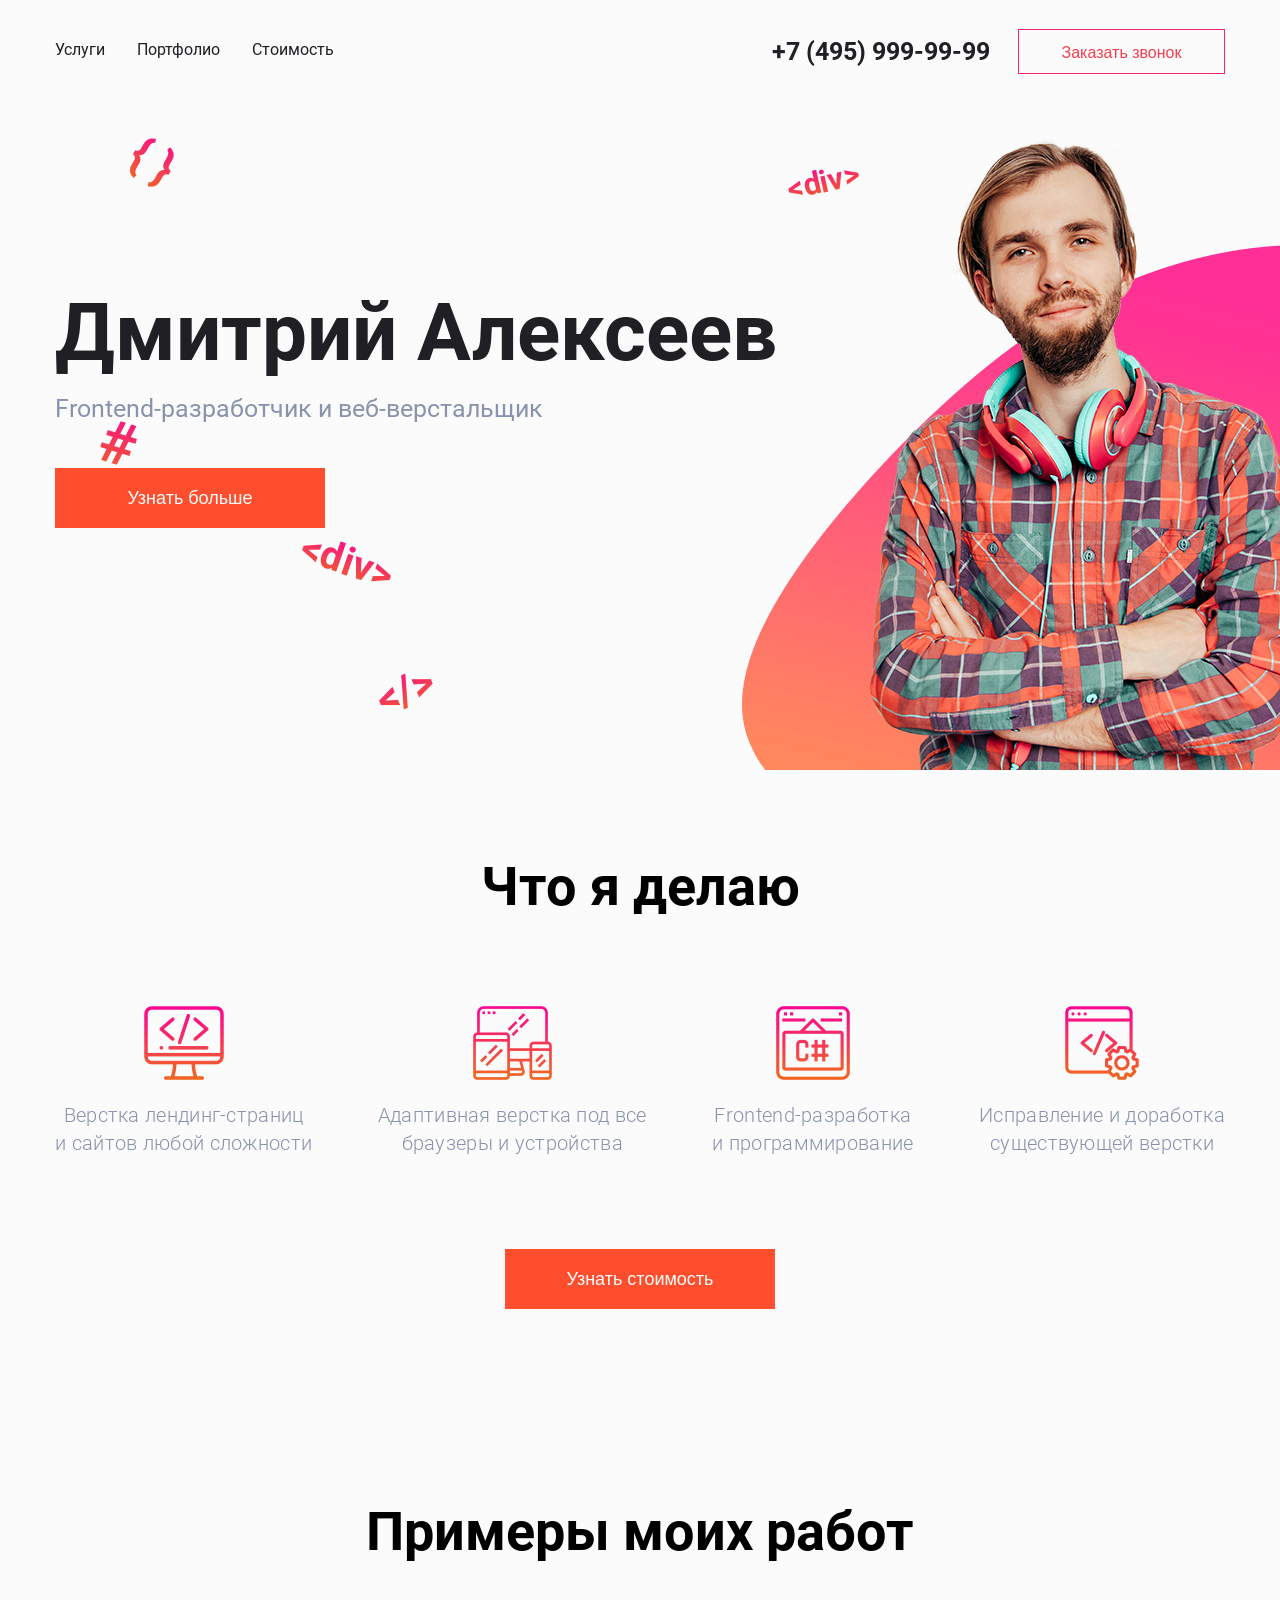
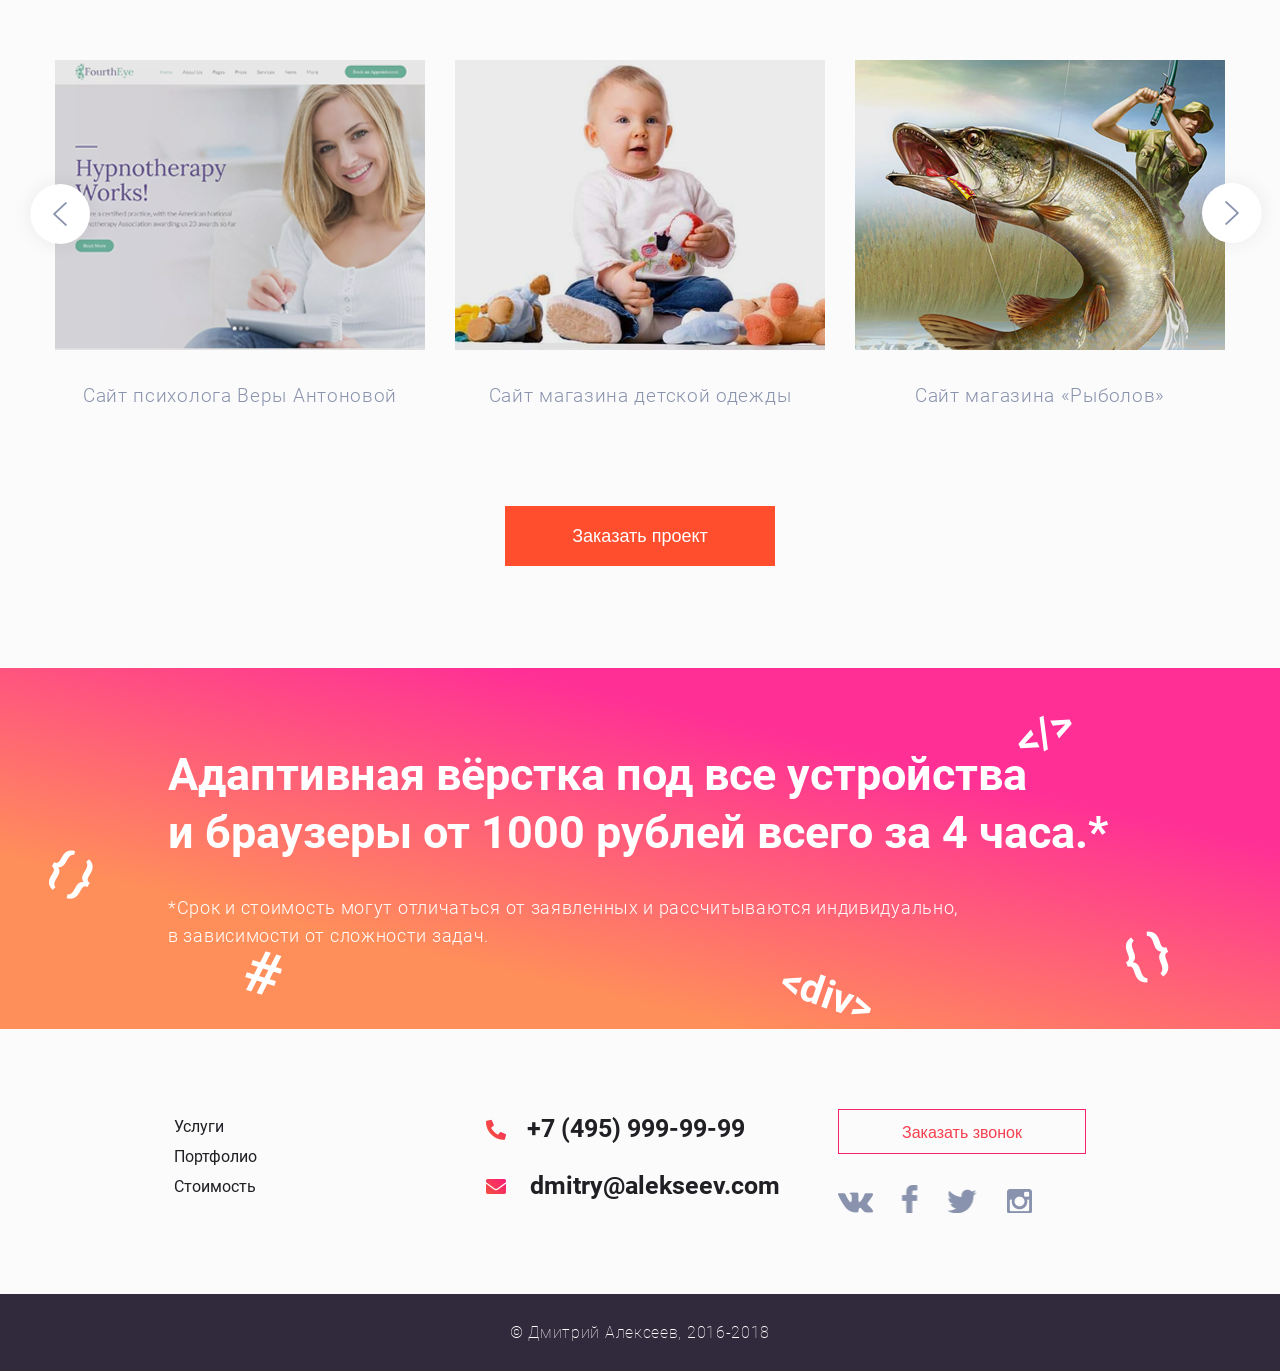
==== commit 0a13cb48: "feat: fix index.html" ====
--- a/index.html
+++ b/index.html
@@ -248,7 +248,7 @@
                                 <div class="swiper-slide">
                                     <a href="#" class="swiper-ext">
                                     <div class="swiper-slide__items">
-                                        <img class="slider__img" src="img/Antonova.png" alt="Сайт психолога Веры Антоновой">
+                                        <img class="slider__img" src="img/antonova.png" alt="Сайт психолога Веры Антоновой">
                                         <p class="description swiper-slide__items__description">Сайт психолога Веры Антоновой</p>
                                     </div>
                                 </a>
@@ -337,4 +337,4 @@
     </div>
 </body>
 
-</html>+</html>
